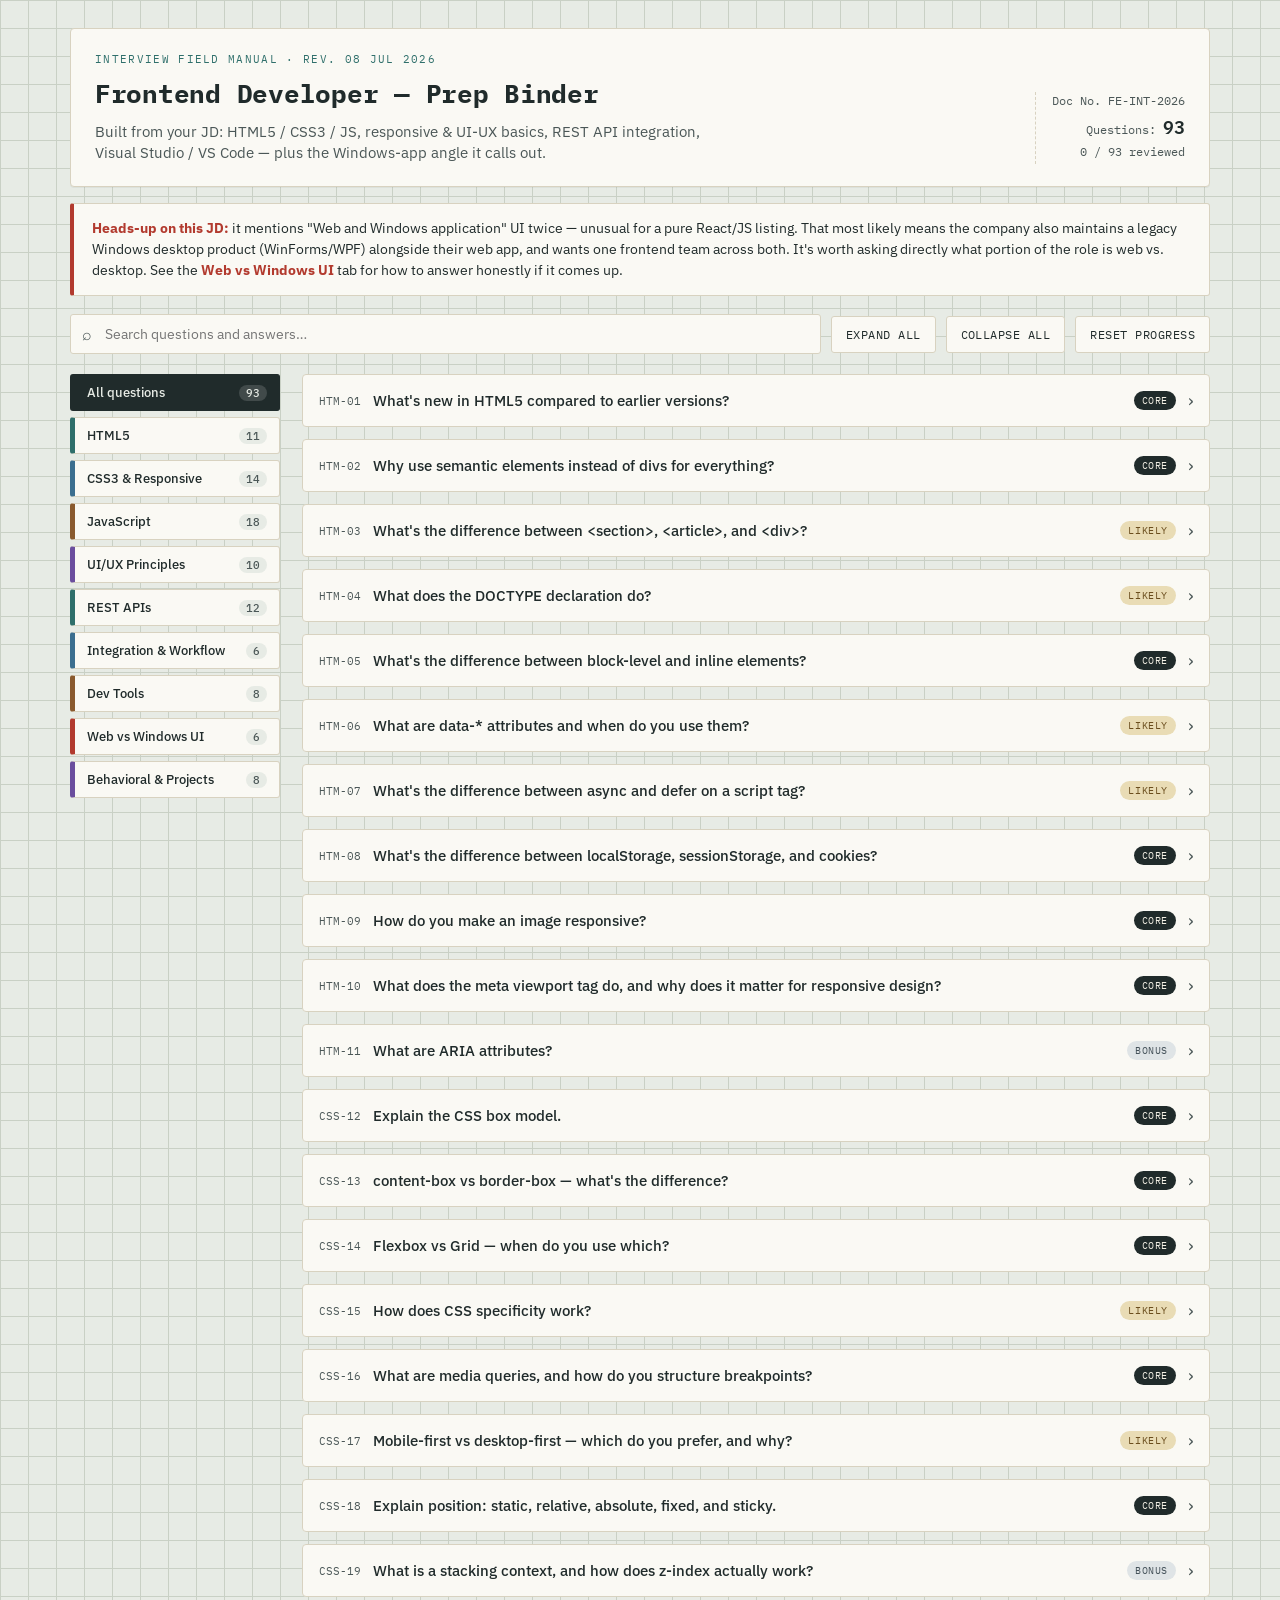
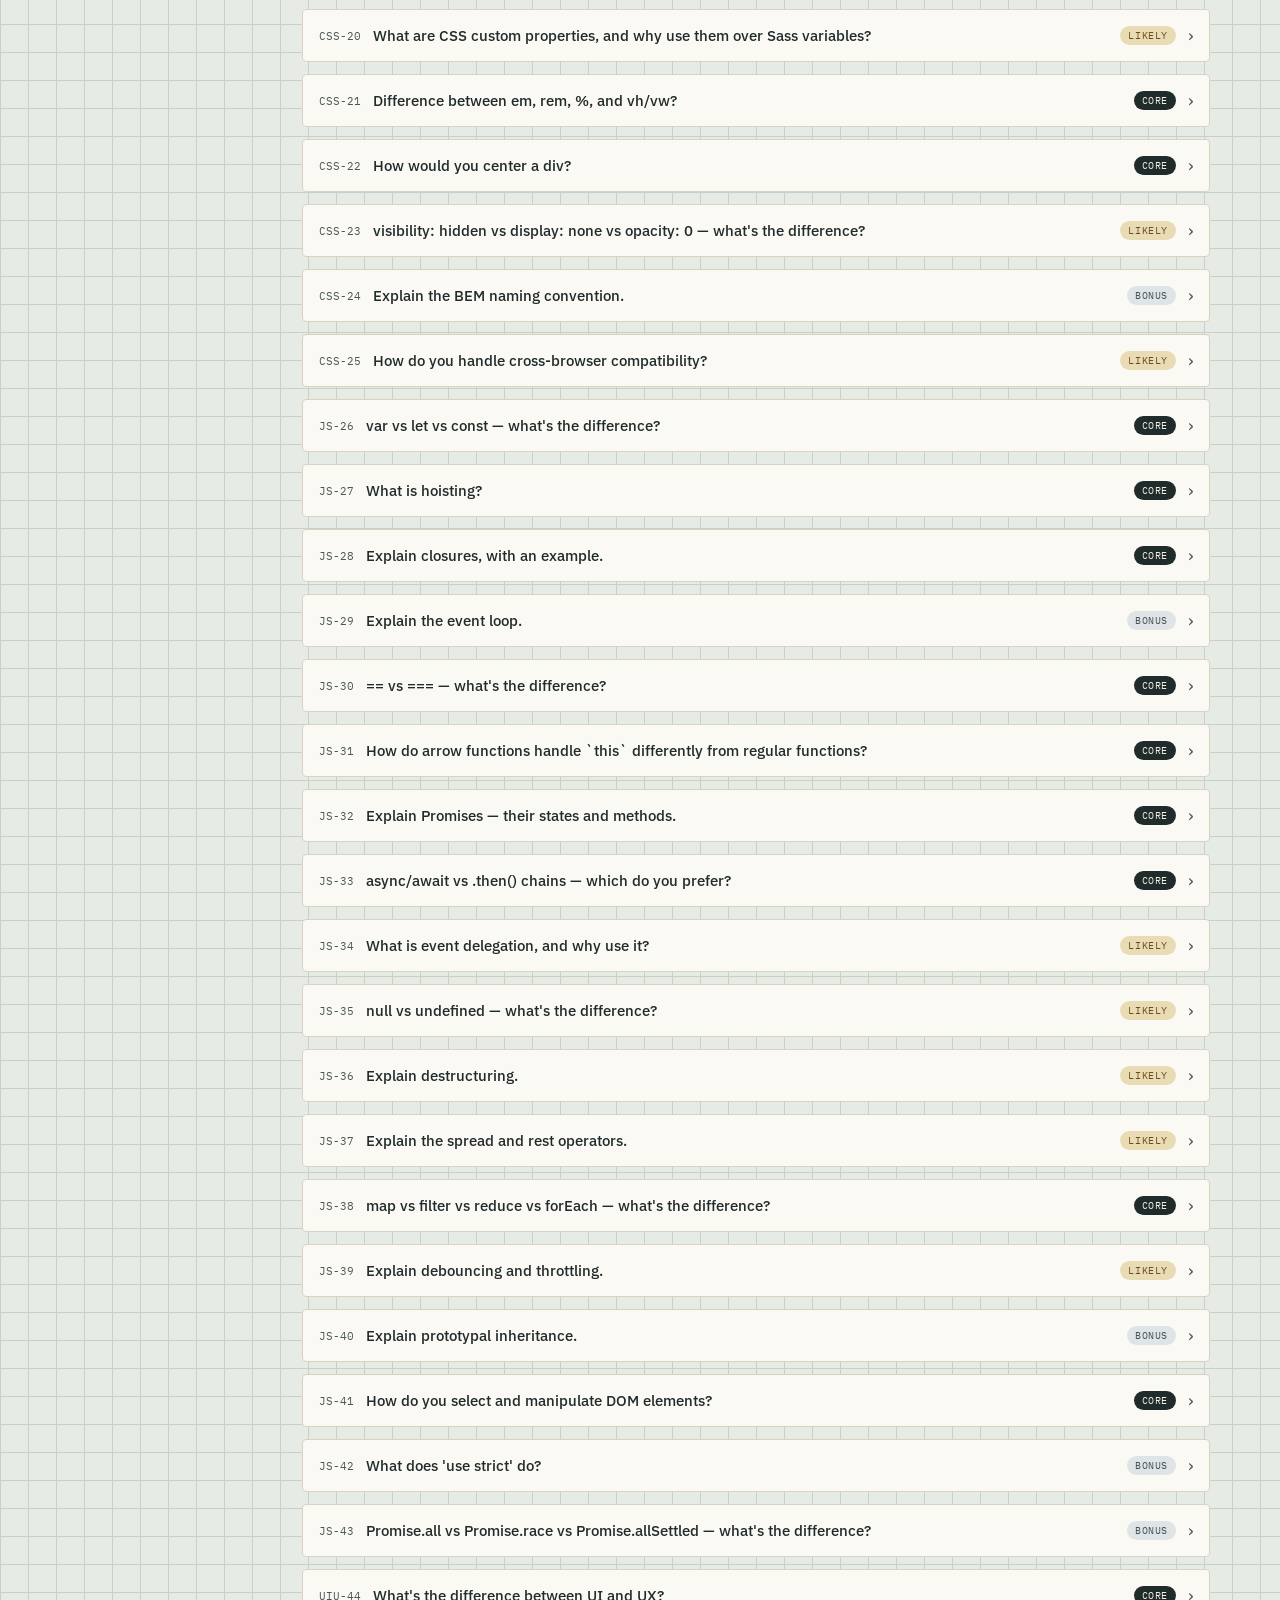
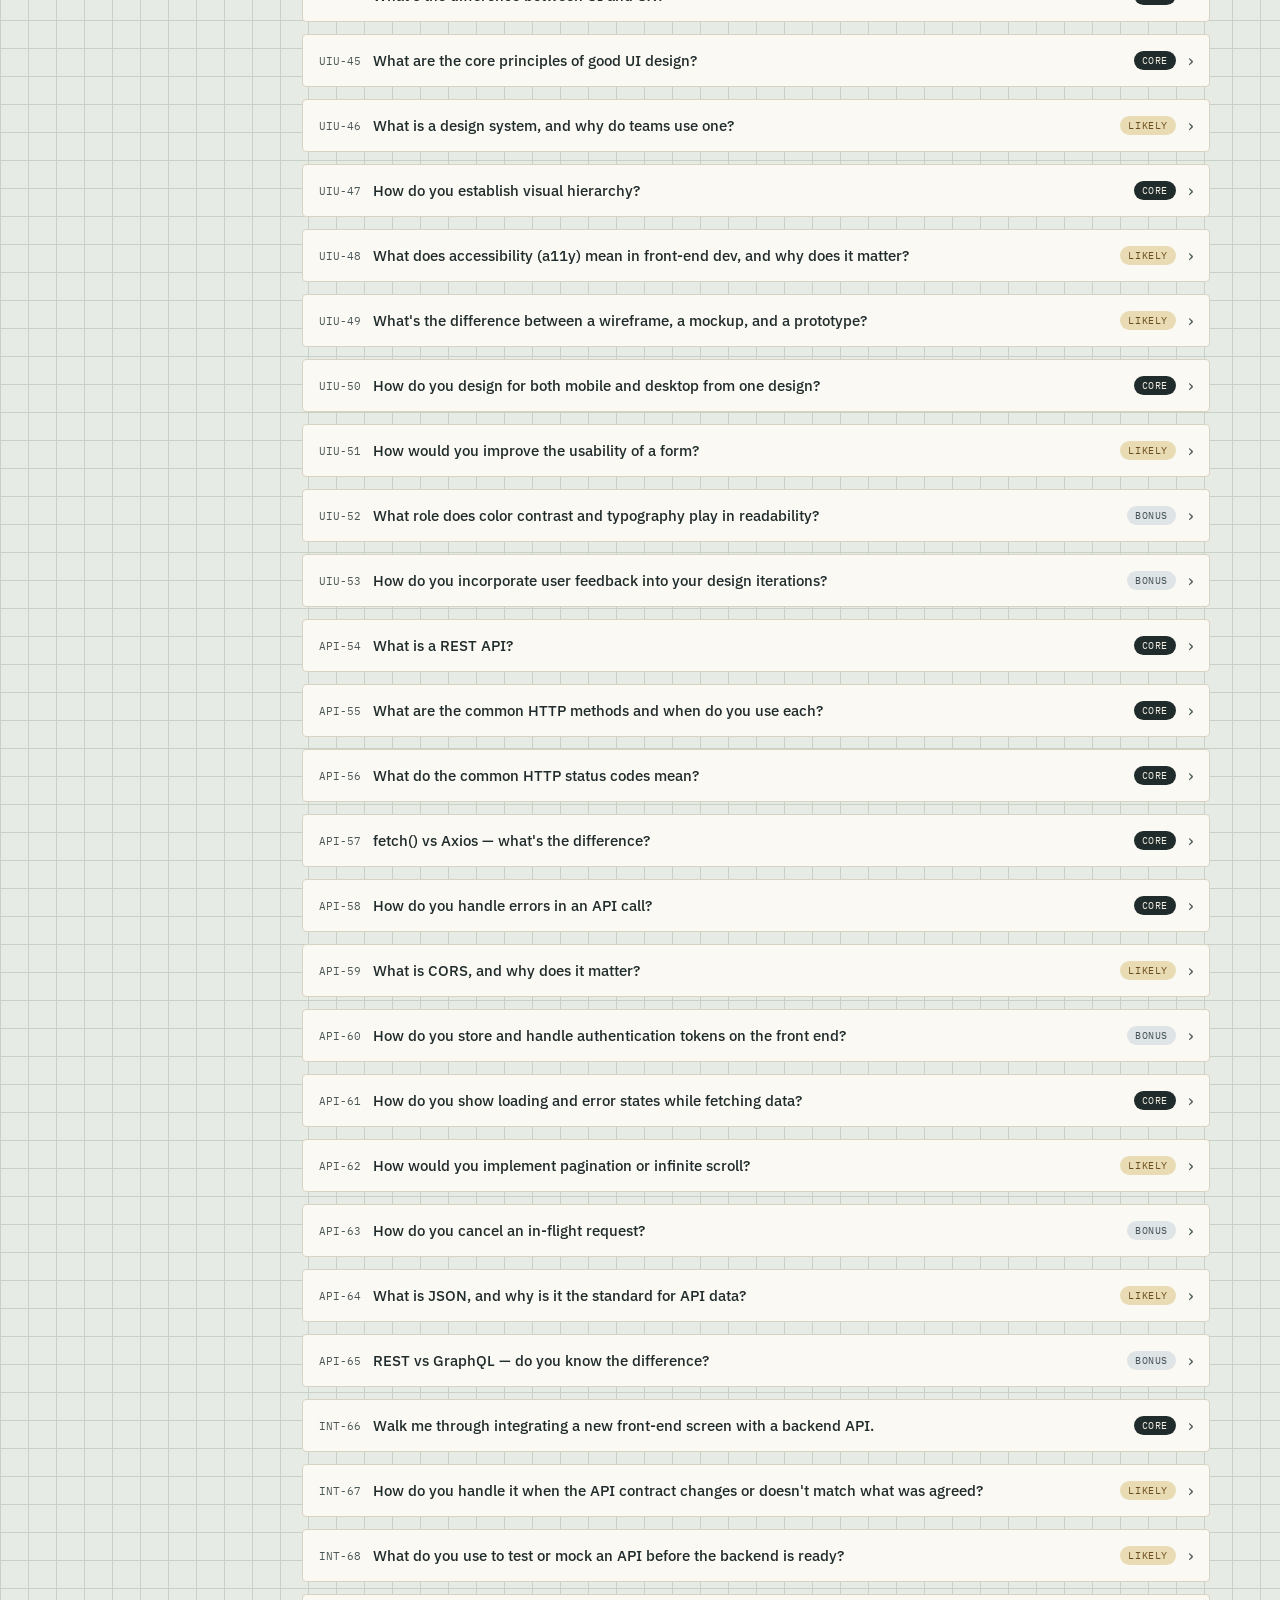
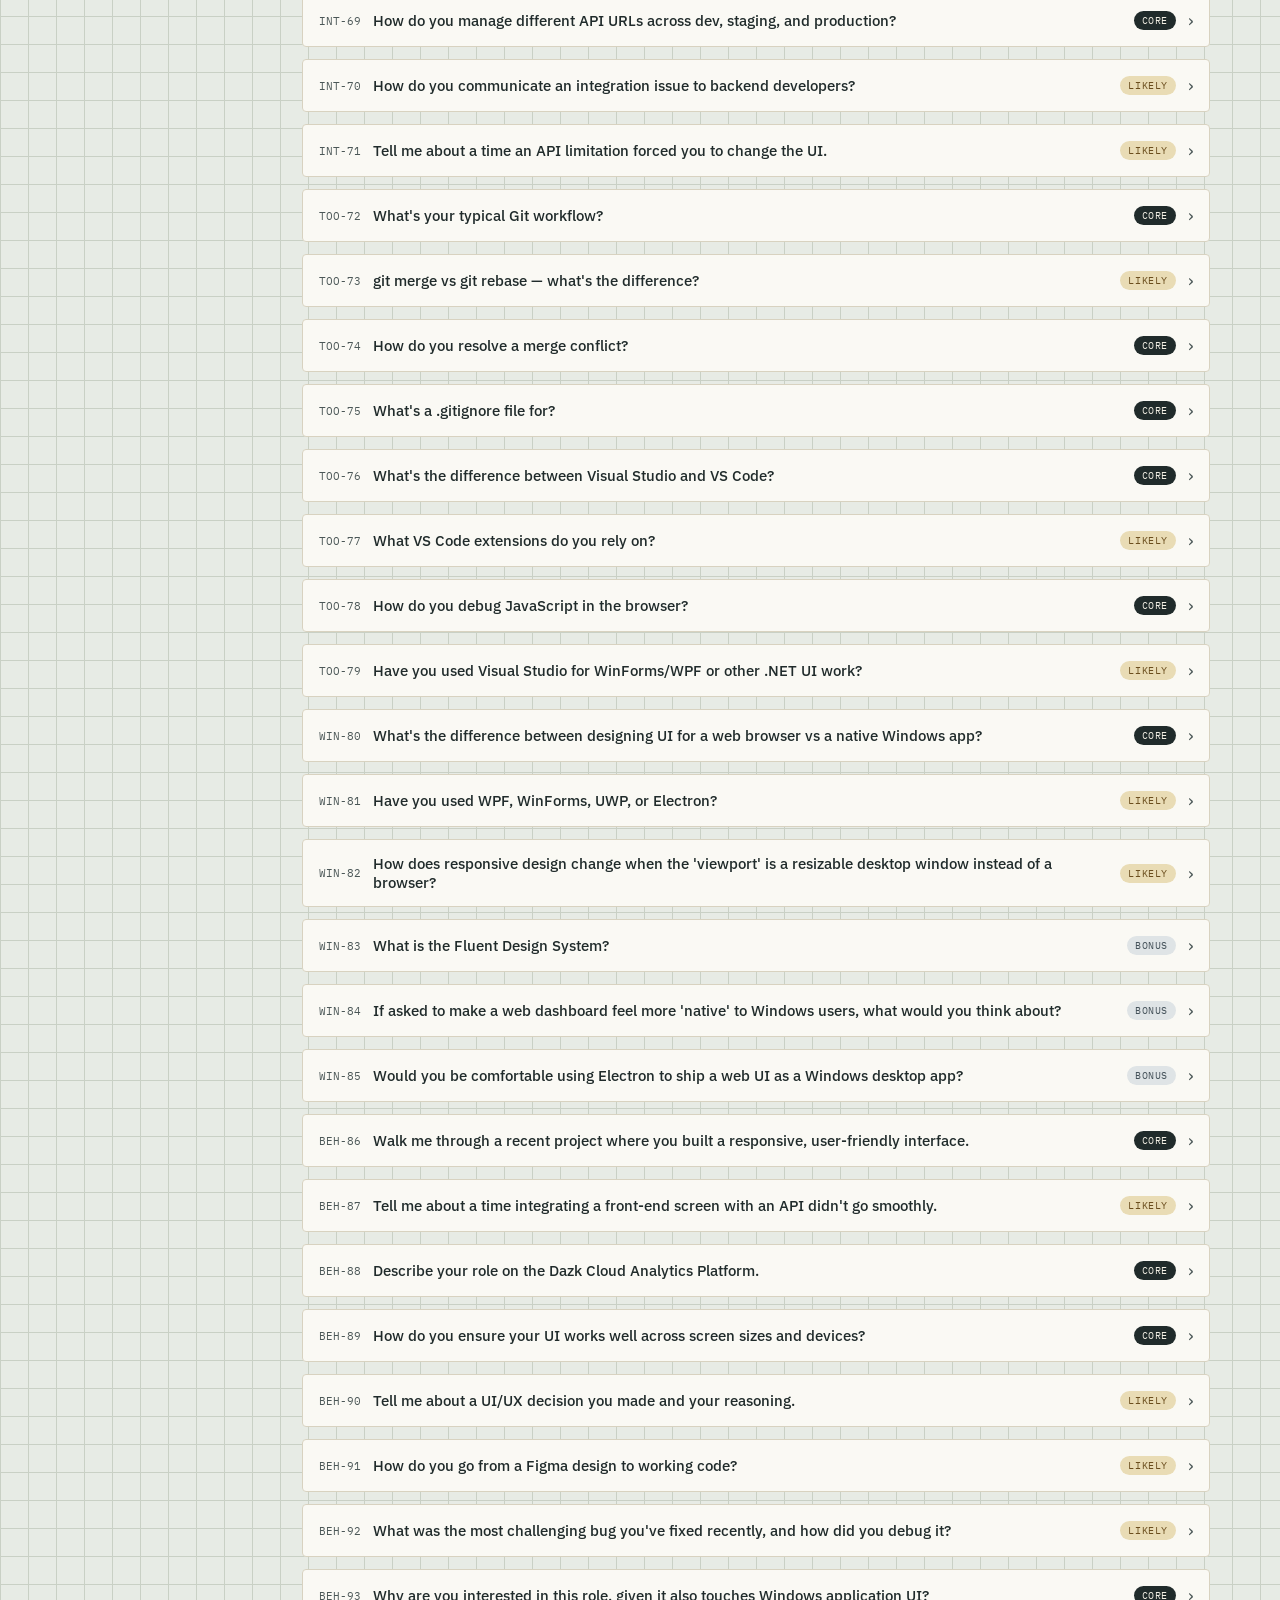
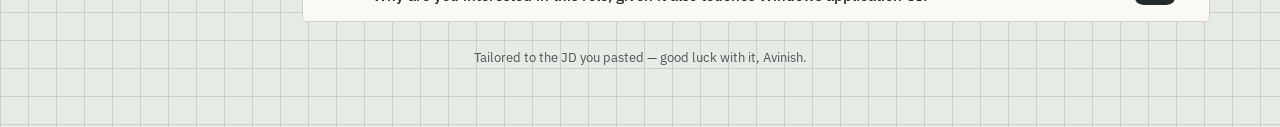
==== frontend-developer-interview-prep.html @ a3672607 "Update Fibonacci.js and add frontend developer interview prep HTML" ====
<!DOCTYPE html>
<html lang="en">
<head>
<meta charset="UTF-8">
<meta name="viewport" content="width=device-width, initial-scale=1.0">
<title>Frontend Developer — Interview Field Manual</title>
<link rel="preconnect" href="https://fonts.googleapis.com">
<link rel="preconnect" href="https://fonts.gstatic.com" crossorigin>
<link href="https://fonts.googleapis.com/css2?family=IBM+Plex+Mono:wght@400;500;600;700&family=IBM+Plex+Sans:wght@400;500;600;700&display=swap" rel="stylesheet">
<style>
  :root {
    --paper: #e7ebe5;
    --paper-line: #c9d0c5;
    --card: #faf9f4;
    --card-border: #d8d2c0;
    --ink: #202b2b;
    --ink-soft: #4b5757;
    --teal: #2f6f6b;
    --teal-deep: #1f4d4a;
    --stamp: #b23a2e;
    --core-bg: #202b2b;
    --core-fg: #f2efe4;
    --likely-bg: #e9dcb5;
    --likely-fg: #6b4e1e;
    --bonus-bg: #dfe4e6;
    --bonus-fg: #45525a;
  }

  * { box-sizing: border-box; }

  body {
    margin: 0;
    background: var(--paper);
    background-image:
      linear-gradient(var(--paper-line) 1px, transparent 1px),
      linear-gradient(90deg, var(--paper-line) 1px, transparent 1px);
    background-size: 28px 28px;
    color: var(--ink);
    font-family: "IBM Plex Sans", sans-serif;
    line-height: 1.5;
    -webkit-font-smoothing: antialiased;
  }

  .manual {
    max-width: 1180px;
    margin: 0 auto;
    padding: 28px 20px 60px;
  }

  /* ---------- Header / spec-sheet title block ---------- */
  .doc-header {
    background: var(--card);
    border: 1px solid var(--card-border);
    border-radius: 4px;
    padding: 22px 24px;
    display: flex;
    flex-wrap: wrap;
    justify-content: space-between;
    align-items: flex-end;
    gap: 16px;
    box-shadow: 0 1px 0 rgba(32,43,43,0.05);
  }
  .doc-header .title-block { max-width: 640px; }
  .doc-eyebrow {
    font-family: "IBM Plex Mono", monospace;
    font-size: 11px;
    letter-spacing: 0.12em;
    text-transform: uppercase;
    color: var(--teal);
    margin: 0 0 6px;
  }
  .doc-header h1 {
    font-family: "IBM Plex Mono", monospace;
    font-size: 26px;
    margin: 0 0 8px;
    letter-spacing: -0.01em;
  }
  .doc-header p.sub {
    margin: 0;
    color: var(--ink-soft);
    font-size: 14.5px;
  }
  .doc-meta {
    font-family: "IBM Plex Mono", monospace;
    font-size: 12px;
    color: var(--ink-soft);
    text-align: right;
    border-left: 1px dashed var(--card-border);
    padding-left: 16px;
  }
  .doc-meta div { margin-bottom: 3px; }
  .doc-meta .count { font-size: 18px; color: var(--ink); font-weight: 600; }

  /* ---------- JD callout ---------- */
  .jd-note {
    margin-top: 16px;
    background: var(--card);
    border: 1px solid var(--card-border);
    border-left: 4px solid var(--stamp);
    border-radius: 3px;
    padding: 14px 18px;
    font-size: 14px;
    color: var(--ink);
  }
  .jd-note strong { color: var(--stamp); }

  /* ---------- Controls ---------- */
  .controls {
    margin-top: 18px;
    display: flex;
    flex-wrap: wrap;
    gap: 10px;
    align-items: center;
  }
  .search-wrap {
    flex: 1 1 260px;
    position: relative;
  }
  .search-wrap input {
    width: 100%;
    padding: 10px 14px 10px 34px;
    border: 1px solid var(--card-border);
    border-radius: 3px;
    background: var(--card);
    font-family: "IBM Plex Sans", sans-serif;
    font-size: 14px;
    color: var(--ink);
  }
  .search-wrap input:focus {
    outline: 2px solid var(--teal);
    outline-offset: 1px;
  }
  .search-wrap::before {
    content: "⌕";
    position: absolute;
    left: 12px;
    top: 50%;
    transform: translateY(-50%);
    color: var(--ink-soft);
    font-size: 16px;
  }
  .btn {
    font-family: "IBM Plex Mono", monospace;
    font-size: 12px;
    letter-spacing: 0.04em;
    text-transform: uppercase;
    background: var(--card);
    border: 1px solid var(--card-border);
    color: var(--ink);
    padding: 10px 14px;
    border-radius: 3px;
    cursor: pointer;
  }
  .btn:hover { border-color: var(--teal); color: var(--teal-deep); }
  .btn:focus-visible { outline: 2px solid var(--teal); outline-offset: 1px; }

  /* ---------- Layout ---------- */
  .layout {
    margin-top: 20px;
    display: grid;
    grid-template-columns: 210px 1fr;
    gap: 22px;
    align-items: start;
  }
  .tabs {
    position: sticky;
    top: 16px;
    display: flex;
    flex-direction: column;
    gap: 6px;
  }
  .tab-btn {
    display: flex;
    justify-content: space-between;
    align-items: center;
    gap: 8px;
    text-align: left;
    background: var(--card);
    border: 1px solid var(--card-border);
    border-left: 5px solid var(--cat-color, var(--teal));
    border-radius: 3px;
    padding: 9px 12px;
    font-family: "IBM Plex Sans", sans-serif;
    font-size: 13px;
    font-weight: 500;
    color: var(--ink);
    cursor: pointer;
  }
  .tab-btn .n {
    font-family: "IBM Plex Mono", monospace;
    font-size: 11px;
    color: var(--ink-soft);
    background: var(--paper);
    border-radius: 10px;
    padding: 1px 7px;
  }
  .tab-btn[aria-pressed="true"] {
    background: var(--ink);
    color: var(--paper);
    border-color: var(--ink);
  }
  .tab-btn[aria-pressed="true"] .n { background: rgba(255,255,255,0.15); color: var(--paper); }

  /* ---------- Cards ---------- */
  .cards { display: flex; flex-direction: column; gap: 12px; }
  .card {
    position: relative;
    background: var(--card);
    border: 1px solid var(--card-border);
    border-radius: 4px;
    overflow: hidden;
  }
  .card.reviewed { border-color: var(--teal); }

  .card-header {
    width: 100%;
    display: grid;
    grid-template-columns: auto 1fr auto auto;
    align-items: center;
    gap: 12px;
    background: none;
    border: none;
    padding: 14px 16px;
    text-align: left;
    cursor: pointer;
    font-family: "IBM Plex Sans", sans-serif;
    color: var(--ink);
  }
  .card-header:focus-visible { outline: 2px solid var(--teal); outline-offset: -2px; }
  .card-id {
    font-family: "IBM Plex Mono", monospace;
    font-size: 11px;
    color: var(--ink-soft);
    white-space: nowrap;
  }
  .card-q { font-size: 14.5px; font-weight: 500; }
  .tag {
    font-family: "IBM Plex Mono", monospace;
    font-size: 10px;
    letter-spacing: 0.06em;
    padding: 3px 8px;
    border-radius: 10px;
    white-space: nowrap;
  }
  .tag-core { background: var(--core-bg); color: var(--core-fg); }
  .tag-likely { background: var(--likely-bg); color: var(--likely-fg); }
  .tag-bonus { background: var(--bonus-bg); color: var(--bonus-fg); }
  .chevron {
    font-size: 18px;
    color: var(--ink-soft);
    transition: transform 0.15s ease;
  }
  .card.open .chevron { transform: rotate(90deg); }

  .card-body {
    display: none;
    padding: 0 16px 18px 16px;
    border-top: 1px dashed var(--card-border);
    margin: 0 16px;
  }
  .card.open .card-body { display: block; padding-top: 14px; }
  .card-body p { margin: 0 0 12px; font-size: 14px; color: var(--ink); }

  pre.code-block {
    background: var(--ink);
    color: #dce9e6;
    font-family: "IBM Plex Mono", monospace;
    font-size: 12.5px;
    padding: 12px 14px;
    border-radius: 3px;
    overflow-x: auto;
    white-space: pre;
    margin: 0 0 12px;
  }

  .card-footer {
    display: flex;
    justify-content: flex-end;
  }
  .stamp-btn {
    font-family: "IBM Plex Mono", monospace;
    font-size: 11px;
    letter-spacing: 0.05em;
    text-transform: uppercase;
    background: transparent;
    border: 1px solid var(--card-border);
    color: var(--ink-soft);
    padding: 6px 12px;
    border-radius: 3px;
    cursor: pointer;
  }
  .card.reviewed .stamp-btn {
    border-color: var(--teal);
    color: var(--teal-deep);
  }

  .stamp {
    position: absolute;
    top: 10px;
    right: 14px;
    display: none;
    align-items: center;
    justify-content: center;
    width: 74px;
    height: 74px;
    border-radius: 50%;
    border: 3px double var(--stamp);
    color: var(--stamp);
    font-family: "IBM Plex Mono", monospace;
    font-size: 10.5px;
    font-weight: 700;
    letter-spacing: 0.05em;
    text-align: center;
    transform: rotate(-11deg);
    opacity: 0.85;
    pointer-events: none;
  }
  .card.reviewed .stamp { display: flex; }

  .empty-state {
    text-align: center;
    padding: 40px 20px;
    color: var(--ink-soft);
    font-size: 14px;
  }

  footer.manual-footer {
    margin-top: 26px;
    text-align: center;
    font-size: 12.5px;
    color: var(--ink-soft);
  }

  @media (max-width: 780px) {
    .layout { grid-template-columns: 1fr; }
    .tabs {
      position: static;
      flex-direction: row;
      overflow-x: auto;
      padding-bottom: 4px;
    }
    .tab-btn { flex: 0 0 auto; white-space: nowrap; }
    .doc-header { align-items: flex-start; }
    .doc-meta { text-align: left; border-left: none; padding-left: 0; }
    .card-header { grid-template-columns: auto 1fr auto; }
    .card-id { display: none; }
  }
</style>
</head>
<body>
<div class="manual">

  <div class="doc-header">
    <div class="title-block">
      <p class="doc-eyebrow">Interview Field Manual · Rev. 08 Jul 2026</p>
      <h1>Frontend Developer — Prep Binder</h1>
      <p class="sub">Built from your JD: HTML5 / CSS3 / JS, responsive &amp; UI-UX basics, REST API integration, Visual Studio / VS Code — plus the Windows-app angle it calls out.</p>
    </div>
    <div class="doc-meta">
      <div>Doc No. FE-INT-2026</div>
      <div>Questions: <span class="count" id="total-count">0</span></div>
      <div id="reviewed-count">0 reviewed</div>
    </div>
  </div>

  <div class="jd-note">
    <strong>Heads-up on this JD:</strong> it mentions "Web and Windows application" UI twice — unusual for a pure React/JS listing. That most likely means the company also maintains a legacy Windows desktop product (WinForms/WPF) alongside their web app, and wants one frontend team across both. It's worth asking directly what portion of the role is web vs. desktop. See the <strong>Web vs Windows UI</strong> tab for how to answer honestly if it comes up.
  </div>

  <div class="controls">
    <div class="search-wrap">
      <input type="text" id="search-input" placeholder="Search questions and answers…" aria-label="Search questions">
    </div>
    <button class="btn" id="expand-all">Expand all</button>
    <button class="btn" id="collapse-all">Collapse all</button>
    <button class="btn" id="reset-progress">Reset progress</button>
  </div>

  <div class="layout">
    <nav class="tabs" id="tabs" aria-label="Question categories"></nav>
    <main class="cards" id="cards"></main>
  </div>

  <footer class="manual-footer">Tailored to the JD you pasted — good luck with it, Avinish.</footer>
</div>

<script>
(function () {
  "use strict";

  const CATEGORIES = [
    { id: "all", label: "All questions", color: "#202b2b" },
    { id: "html", label: "HTML5", color: "#2f6f6b" },
    { id: "css", label: "CSS3 & Responsive", color: "#3b6e8f" },
    { id: "js", label: "JavaScript", color: "#8a5a2e" },
    { id: "uiux", label: "UI/UX Principles", color: "#6b4e9e" },
    { id: "api", label: "REST APIs", color: "#2f6f6b" },
    { id: "integration", label: "Integration & Workflow", color: "#3b6e8f" },
    { id: "tools", label: "Dev Tools", color: "#8a5a2e" },
    { id: "windows", label: "Web vs Windows UI", color: "#b23a2e" },
    { id: "behavioral", label: "Behavioral & Projects", color: "#6b4e9e" }
  ];

  const RAW = [
    // ---------------- HTML5 ----------------
    { cat: "html", tag: "CORE", q: "What's new in HTML5 compared to earlier versions?",
      a: "HTML5 introduced semantic tags like header, nav, main, section, article, and footer, native audio and video support without plugins, the canvas and SVG APIs for graphics, new form input types such as email, date, and number, and client-side storage through localStorage and sessionStorage." },
    { cat: "html", tag: "CORE", q: "Why use semantic elements instead of divs for everything?",
      a: "Semantic tags describe meaning, not just appearance. Screen readers and search engines use that meaning to navigate and rank pages, and other developers can scan the structure of your markup at a glance instead of decoding a div soup." },
    { cat: "html", tag: "LIKELY", q: "What's the difference between <section>, <article>, and <div>?",
      a: "article is content that could stand alone and be redistributed, like a blog post or product card. section groups related content under a heading, like a chapter. div carries no semantic meaning at all — it's a plain container you reach for only when nothing more specific fits." },
    { cat: "html", tag: "LIKELY", q: "What does the DOCTYPE declaration do?",
      a: "<!DOCTYPE html> tells the browser to render the page in standards mode rather than quirks mode, so the CSS box model and layout behave predictably across browsers." },
    { cat: "html", tag: "CORE", q: "What's the difference between block-level and inline elements?",
      a: "Block elements (div, p, section) start on a new line and take the full available width — you can set width, height, and vertical margins on them. Inline elements (span, a, strong) flow within a line of text and ignore top/bottom margin and explicit height." },
    { cat: "html", tag: "LIKELY", q: "What are data-* attributes and when do you use them?",
      a: "They let you attach custom data to an element without breaking validation. I use them to pass small bits of state into event handlers instead of querying the DOM again for the same information.",
      code: "<button data-user-id=\"42\">Delete</button>\n\n// JS\nbutton.addEventListener(\"click\", (e) => {\n  console.log(e.target.dataset.userId); // \"42\"\n});" },
    { cat: "html", tag: "LIKELY", q: "What's the difference between async and defer on a script tag?",
      a: "Both let the HTML parser continue without waiting for the script to download. async runs the script the instant it's downloaded, which can interrupt parsing and doesn't guarantee order between scripts. defer waits until parsing finishes and runs scripts in document order, which is the safer default for anything that touches the DOM." },
    { cat: "html", tag: "CORE", q: "What's the difference between localStorage, sessionStorage, and cookies?",
      a: "localStorage persists with no expiry until it's explicitly cleared, scoped per origin. sessionStorage behaves the same but clears when the tab closes. Cookies are much smaller, sent to the server with every HTTP request, and are the only one of the three that can auto-expire or be marked httpOnly for security." },
    { cat: "html", tag: "CORE", q: "How do you make an image responsive?",
      a: "The baseline rule is img { max-width: 100%; height: auto; } so it never overflows its container. For serving different resolutions to different screens, I use srcset and sizes so the browser picks the right file instead of downloading one oversized image everywhere." },
    { cat: "html", tag: "CORE", q: "What does the meta viewport tag do, and why does it matter for responsive design?",
      a: "<meta name=\"viewport\" content=\"width=device-width, initial-scale=1\"> tells mobile browsers to render the page at the device's actual width instead of a default desktop-width canvas zoomed out. Without it, every media query you write is effectively ignored on phones." },
    { cat: "html", tag: "BONUS", q: "What are ARIA attributes?",
      a: "They add accessibility information the browser and screen readers can use when native HTML doesn't already convey it — things like aria-label, aria-expanded, or role=\"dialog\" on a custom modal. The rule of thumb: use a native semantic element first, and only reach for ARIA when there isn't one." },

    // ---------------- CSS3 & Responsive ----------------
    { cat: "css", tag: "CORE", q: "Explain the CSS box model.",
      a: "Every element is a box built from content, then padding, then border, then margin, from the inside out. Padding adds space inside the border, margin adds space outside it, and by default width/height apply only to the content box." },
    { cat: "css", tag: "CORE", q: "content-box vs border-box — what's the difference?",
      a: "content-box (the default) means width/height apply only to the content, so padding and border add extra size on top. border-box includes padding and border inside the given width/height, which is why most teams set box-sizing: border-box globally — it makes sizing predictable.",
      code: "* {\n  box-sizing: border-box;\n}" },
    { cat: "css", tag: "CORE", q: "Flexbox vs Grid — when do you use which?",
      a: "Flexbox is one-dimensional — built for laying items out in a single row or column, like a navbar. Grid is two-dimensional — built for rows and columns together, like a full page layout or dashboard. In practice I use Grid for the page skeleton and Flexbox for the pieces inside it." },
    { cat: "css", tag: "LIKELY", q: "How does CSS specificity work?",
      a: "Specificity is a tuple of inline styles, IDs, classes/attributes/pseudo-classes, and elements. An ID beats any number of classes, and a class beats any number of elements. When two rules tie, the one later in the source wins. !important overrides all of that, which is exactly why I avoid it except as a last resort.",
      code: "#nav .item { }         /* 0,1,1,0 */\n.nav .item.active { }  /* 0,0,3,0 */\n/* #nav still wins — an ID always beats classes, however many */" },
    { cat: "css", tag: "CORE", q: "What are media queries, and how do you structure breakpoints?",
      a: "Media queries apply CSS conditionally based on things like viewport width. I write mobile-first: base styles target small screens, then min-width queries layer on changes for larger ones — typically around 640-768px for tablets and 1024px+ for desktop.",
      code: "/* mobile-first */\n.card {\n  display: block;\n}\n\n@media (min-width: 768px) {\n  .card {\n    display: flex;\n  }\n}" },
    { cat: "css", tag: "LIKELY", q: "Mobile-first vs desktop-first — which do you prefer, and why?",
      a: "Mobile-first means writing the simplest single-column layout first and adding complexity as the screen grows with min-width queries. I prefer it because it forces you to prioritize content, and it usually means less CSS gets overridden since you're adding rules rather than undoing them." },
    { cat: "css", tag: "CORE", q: "Explain position: static, relative, absolute, fixed, and sticky.",
      a: "static is the default flow. relative shifts an element without removing it from the flow. absolute removes it entirely and positions it against the nearest positioned ancestor. fixed positions against the viewport, so it stays put on scroll. sticky behaves like relative until a scroll threshold, then acts like fixed." },
    { cat: "css", tag: "BONUS", q: "What is a stacking context, and how does z-index actually work?",
      a: "z-index only has an effect on positioned elements (not static), and it only compares elements within the same stacking context. Properties like opacity below 1, transforms, or will-change create a new stacking context — which is why a z-index of 9999 can still lose to a lower one nested inside a different context." },
    { cat: "css", tag: "LIKELY", q: "What are CSS custom properties, and why use them over Sass variables?",
      a: "Custom properties (--primary: value) resolve in the browser at runtime, so they can be read and changed with JavaScript and overridden per component — unlike Sass variables, which are compiled away and fixed at build time. I use them heavily for theming, like a light/dark toggle.",
      code: ":root {\n  --primary: #2563eb;\n}\n\n.btn {\n  background: var(--primary);\n}" },
    { cat: "css", tag: "CORE", q: "Difference between em, rem, %, and vh/vw?",
      a: "em is relative to the parent's font-size, so it compounds as you nest. rem is relative only to the root html font-size, which is more predictable for consistent spacing and type scales. % is relative to the parent's corresponding dimension. vh/vw are relative to 1% of the viewport's height/width." },
    { cat: "css", tag: "CORE", q: "How would you center a div?",
      a: "For a single item, the modern default is a flex container with align-items and justify-content set to center, or place-items: center on a grid parent. Position-and-transform is the fallback when you can't control the parent's display.",
      code: ".center {\n  display: flex;\n  align-items: center;\n  justify-content: center;\n}" },
    { cat: "css", tag: "LIKELY", q: "visibility: hidden vs display: none vs opacity: 0 — what's the difference?",
      a: "display: none removes the element from layout entirely — no space, not in the accessibility tree. visibility: hidden keeps its space but hides it visually and from screen readers. opacity: 0 keeps it fully in the layout, visible to screen readers, and still clickable — a common bug source." },
    { cat: "css", tag: "BONUS", q: "Explain the BEM naming convention.",
      a: "BEM stands for Block, Element, Modifier: .card, .card__title, .card--featured. It keeps class names flat and self-documenting, so you can tell an element's role and its parent just by reading the class — which avoids the specificity wars that come from deeply nested selectors." },
    { cat: "css", tag: "LIKELY", q: "How do you handle cross-browser compatibility?",
      a: "I check caniuse.com before relying on a newer CSS feature, use Autoprefixer in the build pipeline for vendor prefixes, and actually test in real browsers rather than assuming — Safari in particular has its own quirks with flexbox and date inputs." },

    // ---------------- JavaScript ----------------
    { cat: "js", tag: "CORE", q: "var vs let vs const — what's the difference?",
      a: "var is function-scoped and hoisted with a default of undefined, which causes bugs in loops and closures. let and const are block-scoped and sit in a temporal dead zone until their declaration line, so accessing them earlier throws instead of silently returning undefined. const just means the binding can't be reassigned — an object's own properties can still change." },
    { cat: "js", tag: "CORE", q: "What is hoisting?",
      a: "JavaScript moves function and variable declarations to the top of their scope before the code runs. Function declarations are hoisted fully, so you can call them above where they're written. var declarations are hoisted but only the declaration, not the assignment, so the variable is undefined until that line runs." },
    { cat: "js", tag: "CORE", q: "Explain closures, with an example.",
      a: "A closure is a function that remembers the variables from its outer scope even after that outer function has finished running. It's how you get private state in JavaScript.",
      code: "function makeCounter() {\n  let count = 0;\n  return function () {\n    count += 1;\n    return count;\n  };\n}\n\nconst counter = makeCounter();\ncounter(); // 1\ncounter(); // 2 — count persisted between calls" },
    { cat: "js", tag: "BONUS", q: "Explain the event loop.",
      a: "JavaScript is single-threaded and runs code from the call stack. Async work like fetch or setTimeout is handed to the browser, and when it finishes, its callback joins a queue. The event loop only pulls from that queue once the call stack is empty. Promise callbacks (microtasks) always run before setTimeout callbacks (macrotasks), even if both are ready at once." },
    { cat: "js", tag: "CORE", q: "== vs === — what's the difference?",
      a: "=== checks value and type with no conversion. == coerces both sides to the same type first, which produces surprising results like '' == 0 being true. I default to === everywhere and only reach for == when I explicitly want null and undefined treated as equal." },
    { cat: "js", tag: "CORE", q: "How do arrow functions handle `this` differently from regular functions?",
      a: "A regular function gets its own `this`, determined by how it's called. An arrow function has no `this` of its own — it captures `this` from the enclosing scope at the time it's defined. That's why arrow functions are the right choice inside array callbacks, where you want `this` to stay bound to the surrounding context." },
    { cat: "js", tag: "CORE", q: "Explain Promises — their states and methods.",
      a: "A Promise represents a value that isn't ready yet. It starts pending and settles once, either fulfilled with a value or rejected with an error. .then() handles the fulfilled case, .catch() handles rejection, and .finally() runs regardless of outcome — useful for turning off a loading spinner either way." },
    { cat: "js", tag: "CORE", q: "async/await vs .then() chains — which do you prefer?",
      a: "async/await is syntactic sugar over Promises that lets asynchronous code read top-to-bottom like synchronous code, which makes error handling with a normal try/catch far easier to follow than a long .then().catch() chain. I use it by default and reach for raw Promise chaining when I want several requests running in parallel via Promise.all.",
      code: "async function loadUser(id) {\n  try {\n    const res = await fetch(`/api/users/${id}`);\n    if (!res.ok) throw new Error(\"Request failed\");\n    return await res.json();\n  } catch (err) {\n    console.error(err);\n  }\n}" },
    { cat: "js", tag: "LIKELY", q: "What is event delegation, and why use it?",
      a: "Instead of attaching a listener to every child element, you attach one listener to a shared parent and check event.target inside it. It's more memory-efficient for long or dynamic lists, and it automatically works for elements added later without re-binding anything.",
      code: "list.addEventListener(\"click\", (e) => {\n  if (e.target.matches(\"li\")) {\n    console.log(\"Clicked:\", e.target.textContent);\n  }\n});" },
    { cat: "js", tag: "LIKELY", q: "null vs undefined — what's the difference?",
      a: "undefined means a variable was declared but never assigned, or a function didn't return anything. null is an intentional assignment meaning 'no value' — you set it explicitly. typeof null is, famously, 'object', a long-standing quirk in the language." },
    { cat: "js", tag: "LIKELY", q: "Explain destructuring.",
      a: "Destructuring pulls values out of arrays or objects into individual variables in one line instead of accessing them one property at a time. It's especially common for pulling props out of a function argument in React.",
      code: "const { name, age } = user;\nconst [first, second] = colors;" },
    { cat: "js", tag: "LIKELY", q: "Explain the spread and rest operators.",
      a: "Both use ..., in opposite directions. Spread expands an array or object into individual elements — copying an array with [...arr] or merging objects with {...a, ...b}. Rest gathers remaining arguments or items into a single array, like function sum(...nums) {}." },
    { cat: "js", tag: "CORE", q: "map vs filter vs reduce vs forEach — what's the difference?",
      a: "map returns a new array of the same length with each item transformed. filter returns a new array containing only items that pass a test. reduce folds the array down into a single value by running an accumulator function. forEach just runs a function per item and returns undefined, so it's for side effects, not building a new value." },
    { cat: "js", tag: "LIKELY", q: "Explain debouncing and throttling.",
      a: "Both limit how often a function runs in response to a fast-firing event like scroll or keystroke. Debounce waits until events stop for a set delay before running once — good for a search box that shouldn't fire an API call on every keystroke. Throttle runs at most once every set interval no matter how often the event fires — good for a scroll handler.",
      code: "function debounce(fn, delay) {\n  let timer;\n  return (...args) => {\n    clearTimeout(timer);\n    timer = setTimeout(() => fn(...args), delay);\n  };\n}" },
    { cat: "js", tag: "BONUS", q: "Explain prototypal inheritance.",
      a: "Every object has an internal link to another object, its prototype, and property lookups walk up that chain until they find a match or hit null. Classes in JS are syntactic sugar over this same prototype mechanism, not a separate inheritance system like in Java." },
    { cat: "js", tag: "CORE", q: "How do you select and manipulate DOM elements?",
      a: "querySelector and querySelectorAll for reading elements with CSS-style selectors, classList.add/remove/toggle for classes, and createElement plus appendChild for building new nodes. In a React codebase you rarely touch the DOM directly — the framework does it for you — but it still matters for things like measuring an element or focusing an input." },
    { cat: "js", tag: "BONUS", q: "What does 'use strict' do?",
      a: "It opts a script or function into a stricter parsing mode that turns silent mistakes into thrown errors — assigning to an undeclared variable, duplicate parameter names, and a few other footguns. Modern JS modules and class bodies are strict by default, so you rarely need to write it explicitly anymore." },
    { cat: "js", tag: "BONUS", q: "Promise.all vs Promise.race vs Promise.allSettled — what's the difference?",
      a: "Promise.all waits for every promise to resolve and rejects immediately if any one rejects. Promise.race settles as soon as the first promise settles, whichever way. Promise.allSettled waits for all of them regardless of outcome and reports a status for each — useful when several independent requests shouldn't fail the whole batch." },

    // ---------------- UI/UX Principles ----------------
    { cat: "uiux", tag: "CORE", q: "What's the difference between UI and UX?",
      a: "UI is the actual surface someone interacts with — buttons, colors, typography, layout. UX is the whole experience of using the product — whether the flow makes sense, whether they can find what they need, whether it feels effortless or frustrating. Good UI serves UX, but a beautiful UI can still sit on top of a confusing UX." },
    { cat: "uiux", tag: "CORE", q: "What are the core principles of good UI design?",
      a: "Consistency so patterns can be learned once and reused, clear visual hierarchy so the important thing is obvious first, immediate feedback for every action, and simplicity — removing anything that doesn't help the user complete their task." },
    { cat: "uiux", tag: "LIKELY", q: "What is a design system, and why do teams use one?",
      a: "A shared library of components, tokens (color, spacing, type scale), and usage rules that keep a product visually and behaviorally consistent as multiple people build it. It also speeds up development, since you're assembling from known parts instead of styling every button from scratch." },
    { cat: "uiux", tag: "CORE", q: "How do you establish visual hierarchy?",
      a: "Through size, weight, color contrast, and spacing — the most important element should be the biggest, boldest, or most isolated on the page. I use whitespace deliberately too: grouping related things close together and separating unrelated things, so structure is visible before you even read the text." },
    { cat: "uiux", tag: "LIKELY", q: "What does accessibility (a11y) mean in front-end dev, and why does it matter?",
      a: "It means the interface works for people using screen readers, keyboard-only navigation, or who need higher contrast — through sufficient color contrast, semantic HTML, visible focus states, and alt text on images. It matters both because it's the right thing to do and because in many contexts it's a legal requirement under WCAG." },
    { cat: "uiux", tag: "LIKELY", q: "What's the difference between a wireframe, a mockup, and a prototype?",
      a: "A wireframe is a low-fidelity skeleton focused purely on layout and structure, no color or real content. A mockup is high-fidelity — real colors, typography, and content, but static. A prototype is an interactive version you can click through to simulate the real flow before any code is written." },
    { cat: "uiux", tag: "CORE", q: "How do you design for both mobile and desktop from one design?",
      a: "I start from the smallest screen and design the essential version of the flow first, then progressively add layout complexity as space allows — a single column becomes a grid, a hamburger menu becomes a full nav bar. It forces prioritization: whatever survives the mobile version is genuinely essential." },
    { cat: "uiux", tag: "LIKELY", q: "How would you improve the usability of a form?",
      a: "Clear, persistent labels rather than placeholder-only fields, inline validation that tells you what's wrong before submit rather than after, a logical tab order, and grouping related fields together. Error messages should say exactly what to fix, not just that something's wrong." },
    { cat: "uiux", tag: "BONUS", q: "What role does color contrast and typography play in readability?",
      a: "WCAG recommends at least a 4.5:1 contrast ratio for normal body text so it's readable for people with low vision, and a clear type scale with enough line-height (usually 1.4-1.6x the font size) keeps long text from feeling cramped. Typography is functional, not just decorative — size and weight differences are what let someone scan a page instead of reading every word." },
    { cat: "uiux", tag: "BONUS", q: "How do you incorporate user feedback into your design iterations?",
      a: "I treat a first design as a hypothesis, not a final answer — watching a real user try to complete a task surfaces friction that's invisible once you already know how the interface is supposed to work. I prioritize feedback that blocks task completion over feedback that's purely aesthetic preference." },

    // ---------------- REST APIs ----------------
    { cat: "api", tag: "CORE", q: "What is a REST API?",
      a: "An architectural style for APIs built around resources, identified by URLs, acted on using standard HTTP methods. It's stateless — the server doesn't remember anything about you between requests, so every request carries all the information needed to process it." },
    { cat: "api", tag: "CORE", q: "What are the common HTTP methods and when do you use each?",
      a: "GET to read data without side effects, POST to create a new resource, PUT to replace a resource entirely, PATCH to update part of a resource, and DELETE to remove one." },
    { cat: "api", tag: "CORE", q: "What do the common HTTP status codes mean?",
      a: "200 is a successful response, 201 means something was created, 204 means success with no content to return. 400 is a bad request from the client, 401 means you're not authenticated, 403 means authenticated but not authorized, 404 means the resource doesn't exist, and 500 means the server itself failed." },
    { cat: "api", tag: "CORE", q: "fetch() vs Axios — what's the difference?",
      a: "fetch is built into the browser, so no dependency, but it only rejects on a network failure — a 404 or 500 still resolves 'successfully', so you have to check response.ok yourself. Axios automatically rejects on bad status codes, parses JSON for you, supports interceptors, and makes canceling requests simpler. I reach for Axios on any real project for that convenience." },
    { cat: "api", tag: "CORE", q: "How do you handle errors in an API call?",
      a: "Wrap the call in try/catch with async/await, check response.ok since fetch doesn't throw on HTTP errors by itself, and surface a specific message to the user rather than a generic failure — then log the real error for debugging.",
      code: "async function getUsers() {\n  try {\n    const res = await fetch(\"/api/users\");\n    if (!res.ok) throw new Error(`Status ${res.status}`);\n    return await res.json();\n  } catch (err) {\n    console.error(\"Failed to load users:\", err);\n    throw err;\n  }\n}" },
    { cat: "api", tag: "LIKELY", q: "What is CORS, and why does it matter?",
      a: "Cross-Origin Resource Sharing is a browser security rule that blocks a webpage from calling an API on a different origin unless that server explicitly allows it via response headers. It's a server-side setting, not something you fix from the front end — if you hit a CORS error, the backend team needs to add your origin to their allowed list." },
    { cat: "api", tag: "BONUS", q: "How do you store and handle authentication tokens on the front end?",
      a: "For a JWT, the safest common pattern is an httpOnly cookie set by the server, since JavaScript can't read it, which protects against XSS token theft. If the token has to be accessible to JS, I'd rather keep it in memory than in localStorage, since localStorage is readable by any script on the page, including an injected one." },
    { cat: "api", tag: "CORE", q: "How do you show loading and error states while fetching data?",
      a: "I model the request as three states — loading, error, and data — and render conditionally: a spinner or skeleton while loading is true, an error message if the request failed, and the real content once data arrives. In React that's usually a couple of useState calls or a small reducer." },
    { cat: "api", tag: "LIKELY", q: "How would you implement pagination or infinite scroll?",
      a: "For pagination, the API usually returns a page number/limit and a total count, and I track the current page in state and refetch on change. For infinite scroll, I use an IntersectionObserver on a sentinel element at the bottom of the list to load the next page as the user scrolls near it." },
    { cat: "api", tag: "BONUS", q: "How do you cancel an in-flight request?",
      a: "With fetch, an AbortController lets you pass a signal into the request and call controller.abort() to cancel it — useful in a search box where a new keystroke should cancel the previous request. Axios supports the same idea via its cancel token or the same AbortController signal." },
    { cat: "api", tag: "LIKELY", q: "What is JSON, and why is it the standard for API data?",
      a: "JavaScript Object Notation — a lightweight, language-independent text format for structured data. It maps directly onto JS objects and arrays via JSON.parse and JSON.stringify, and virtually every backend language can produce and consume it, which is why it replaced XML as the default for REST APIs." },
    { cat: "api", tag: "BONUS", q: "REST vs GraphQL — do you know the difference?",
      a: "REST exposes multiple fixed endpoints, one per resource, and you often either over-fetch or under-fetch data. GraphQL exposes a single endpoint where the client specifies exactly which fields it needs. I've primarily worked with REST, but understand the tradeoff and could ramp up on GraphQL if the role needed it." },

    // ---------------- Integration & Workflow ----------------
    { cat: "integration", tag: "CORE", q: "Walk me through integrating a new front-end screen with a backend API.",
      a: "I start from the API contract or Postman/Swagger doc if one exists, build the UI first against a mock or hardcoded response so I'm not blocked, then swap in the real fetch/Axios call once the endpoint is live — matching field names and handling loading/error states from the start rather than bolting them on afterward." },
    { cat: "integration", tag: "LIKELY", q: "How do you handle it when the API contract changes or doesn't match what was agreed?",
      a: "I flag the mismatch directly to the backend developer with the specific request/response I'm seeing versus what was documented, rather than guessing and coding around it silently — a small mismatch in field naming can otherwise turn into a bug much later." },
    { cat: "integration", tag: "LIKELY", q: "What do you use to test or mock an API before the backend is ready?",
      a: "Postman to hit endpoints directly and check the shape of real responses, or a hardcoded JSON mock in the front end so I can build the UI in parallel with backend work instead of waiting on it." },
    { cat: "integration", tag: "CORE", q: "How do you manage different API URLs across dev, staging, and production?",
      a: "Environment variables — a .env file per environment, injected at build time — so the same code points at the right base URL automatically depending on where it's deployed, instead of hardcoding a URL and swapping it manually.",
      code: "// .env.production\nVITE_API_URL=https://api.example.com\n\n// usage\nconst res = await fetch(`${import.meta.env.VITE_API_URL}/users`);" },
    { cat: "integration", tag: "LIKELY", q: "How do you communicate an integration issue to backend developers?",
      a: "I show, not just describe — a screenshot of the Network tab with the exact request payload, response status, and response body, so they can reproduce it immediately instead of going back and forth guessing what I sent." },
    { cat: "integration", tag: "LIKELY", q: "Tell me about a time an API limitation forced you to change the UI.",
      a: "Pick a real moment from your own work — an endpoint that didn't support the filtering or sorting you needed — and describe handling it client-side on the data you already had, then flagging it so the API could catch up later. Concrete beats abstract here." },

    // ---------------- Dev Tools ----------------
    { cat: "tools", tag: "CORE", q: "What's your typical Git workflow?",
      a: "Pull the latest main, create a feature branch, commit in small logical chunks with clear messages, push the branch, and open a pull request for review before merging — I avoid committing directly to main." },
    { cat: "tools", tag: "LIKELY", q: "git merge vs git rebase — what's the difference?",
      a: "merge creates a new commit tying two branch histories together, preserving exactly what happened, branching structure included. rebase replays your commits on top of the latest main, producing a linear history with no merge commit. I use merge for shared branches and save rebase for cleaning up my own local branch before opening a PR." },
    { cat: "tools", tag: "CORE", q: "How do you resolve a merge conflict?",
      a: "Git marks the conflicting lines with <<<<<<<, =======, and >>>>>>> markers. I open the file, decide which version — or a combination — is correct, remove the markers, then stage and commit the resolved file." },
    { cat: "tools", tag: "CORE", q: "What's a .gitignore file for?",
      a: "It tells Git which files or folders to never track — node_modules, build output, .env files with secrets — so they don't get committed by accident and bloat the repo or leak credentials." },
    { cat: "tools", tag: "CORE", q: "What's the difference between Visual Studio and VS Code?",
      a: "Visual Studio is a full, heavyweight IDE, historically built for .NET, C++, and Windows desktop development, with built-in designers for WinForms/WPF. VS Code is a lightweight, open-source editor that becomes a full environment through extensions — it's what almost all modern web/front-end developers use day to day, myself included." },
    { cat: "tools", tag: "LIKELY", q: "What VS Code extensions do you rely on?",
      a: "ESLint and Prettier for consistent linting and formatting, GitLens to see history inline, and Tailwind CSS IntelliSense since I use Tailwind heavily — plus whatever framework-specific extension matches the project, like the ES7+ React snippets pack." },
    { cat: "tools", tag: "CORE", q: "How do you debug JavaScript in the browser?",
      a: "Chrome DevTools — setting breakpoints in the Sources tab, inspecting variable state as execution pauses, checking the Network tab for request/response details, and the Console for quick logging. For React specifically, the React DevTools extension to inspect component props and state directly." },
    { cat: "tools", tag: "LIKELY", q: "Have you used Visual Studio for WinForms/WPF or other .NET UI work?",
      a: "Be honest here: your hands-on experience is web-side — React, JavaScript, HTML/CSS — rather than WinForms or WPF specifically. Frame it as: comfortable in Visual Studio's editor, familiar with the general idea of XAML-based UI, and confident the underlying thinking — layout, data binding, componentization — transfers even where the syntax is new." },

    // ---------------- Web vs Windows UI ----------------
    { cat: "windows", tag: "CORE", q: "What's the difference between designing UI for a web browser vs a native Windows app?",
      a: "A web UI has to work across every browser and an unpredictable range of screen sizes, and it's stateless between page loads unless you build state management yourself. A native Windows app runs in a fixed, controlled environment, has direct access to OS-level UI conventions like native menus and file dialogs, and generally performs faster and more predictably since there's no network round-trip for the UI itself." },
    { cat: "windows", tag: "LIKELY", q: "Have you used WPF, WinForms, UWP, or Electron?",
      a: "My direct project experience is web-based — React and JavaScript. I haven't shipped a WPF or WinForms app, but I understand the core ideas — XAML-based declarative UI, data binding, MVVM — and given my background building component-based UIs, I'd expect the ramp-up to be about syntax and platform APIs, not the underlying design thinking." },
    { cat: "windows", tag: "LIKELY", q: "How does responsive design change when the 'viewport' is a resizable desktop window instead of a browser?",
      a: "The same core idea — flexible layout that adapts to available space — still applies, but a desktop window is typically resized less aggressively and less often than a phone-vs-desktop swing, and you usually have a more predictable minimum window size to design against rather than an open-ended range of device widths." },
    { cat: "windows", tag: "BONUS", q: "What is the Fluent Design System?",
      a: "Microsoft's current design language for Windows apps — it defines conventions for depth, motion, translucent materials like acrylic and mica, and light/dark theming, similar in spirit to how Material Design defines conventions for Android and web." },
    { cat: "windows", tag: "BONUS", q: "If asked to make a web dashboard feel more 'native' to Windows users, what would you think about?",
      a: "Respecting the OS's light/dark theme preference automatically, using system fonts like Segoe UI rather than a web font, keeping scrollbars close to native behavior if it's wrapped in something like Electron, and matching Windows keyboard-shortcut conventions rather than Mac ones." },
    { cat: "windows", tag: "BONUS", q: "Would you be comfortable using Electron to ship a web UI as a Windows desktop app?",
      a: "Yes — it's the same React/JS/CSS skillset wrapped in a Chromium shell with Node for OS-level access, which is the most direct bridge from current web experience to a 'Windows application.' The tradeoff is a much larger bundle size and higher memory use than a native app, so it's worth it mainly when shipping the same UI to desktop and web matters more than raw performance." },

    // ---------------- Behavioral & Projects ----------------
    { cat: "behavioral", tag: "CORE", q: "Walk me through a recent project where you built a responsive, user-friendly interface.",
      a: "The Tomoboshi Admin Dashboard is a strong example: built in React 19 with React Router DOM v7 for navigation, Mapbox GL JS for a live map view, and Axios for data fetching — deployed and live on Netlify. Worth mentioning why responsiveness mattered: it's an admin tool used across different screen sizes, not one fixed desktop monitor." },
    { cat: "behavioral", tag: "LIKELY", q: "Tell me about a time integrating a front-end screen with an API didn't go smoothly.",
      a: "Use a real story here — a field mismatch, a CORS surprise, an endpoint that returned something unexpected. Name the project, what broke, how you diagnosed it (Network tab, console errors), and what you changed. Interviewers care more about your debugging process than the specific bug." },
    { cat: "behavioral", tag: "CORE", q: "Describe your role on the Dazk Cloud Analytics Platform.",
      a: "Front-end work using React 19 and Vite, styled with Tailwind v4, with Framer Motion and Lenis handling the platform's animation and smooth-scroll behavior, alongside the AWS SDK for cloud-service integration." },
    { cat: "behavioral", tag: "CORE", q: "How do you ensure your UI works well across screen sizes and devices?",
      a: "I build mobile-first with Tailwind's responsive utility classes, test at real breakpoints in DevTools rather than only at my own monitor's size, and treat touch targets and tap spacing as a first-class concern, not an afterthought for mobile." },
    { cat: "behavioral", tag: "LIKELY", q: "Tell me about a UI/UX decision you made and your reasoning.",
      a: "Pick a specific, small decision — a layout choice, a form flow, a loading-state pattern — from one of your real projects. State the problem it solved and the alternative you rejected and why. Concrete beats abstract here." },
    { cat: "behavioral", tag: "LIKELY", q: "How do you go from a Figma design to working code?",
      a: "I read the design token by token — spacing, color, type scale — before writing any markup, so the build matches the intent rather than eyeballing pixel values, and I check the design's states (hover, disabled, error) that are often shown only once in the file but need to exist in every relevant component." },
    { cat: "behavioral", tag: "LIKELY", q: "What was the most challenging bug you've fixed recently, and how did you debug it?",
      a: "Pick a specific bug from your own recent work and walk through it in order: what you observed, what you checked first, what the actual root cause turned out to be, and what you changed to prevent it recurring. Structure beats detail — interviewers are grading your process, not just the punchline." },
    { cat: "behavioral", tag: "CORE", q: "Why are you interested in this role, given it also touches Windows application UI?",
      a: "Be honest that your direct experience is web-based, and frame the Windows-app angle as a genuine growth area rather than glossing over it — then pivot to what does transfer directly: component thinking, responsive layout discipline, and REST API integration, which are the skills the JD actually leads with." }
  ];

  const questions = RAW.map((item, i) => ({
    ...item,
    id: item.cat + "-" + i,
    idLabel: item.cat.toUpperCase().slice(0, 3) + "-" + String(i + 1).padStart(2, "0")
  }));

  const catCounts = {};
  questions.forEach(q => { catCounts[q.cat] = (catCounts[q.cat] || 0) + 1; });

  let activeCat = "all";
  let searchTerm = "";
  const reviewed = new Set();

  const tabsEl = document.getElementById("tabs");
  const cardsEl = document.getElementById("cards");
  const totalCountEl = document.getElementById("total-count");
  const reviewedCountEl = document.getElementById("reviewed-count");
  const searchInput = document.getElementById("search-input");

  totalCountEl.textContent = questions.length;

  function renderTabs() {
    tabsEl.innerHTML = "";
    CATEGORIES.forEach(cat => {
      const btn = document.createElement("button");
      btn.className = "tab-btn";
      btn.style.setProperty("--cat-color", cat.color);
      btn.setAttribute("aria-pressed", String(cat.id === activeCat));
      const label = document.createElement("span");
      label.textContent = cat.label;
      const n = document.createElement("span");
      n.className = "n";
      n.textContent = cat.id === "all" ? questions.length : (catCounts[cat.id] || 0);
      btn.appendChild(label);
      btn.appendChild(n);
      btn.addEventListener("click", () => {
        activeCat = cat.id;
        renderTabs();
        renderCards();
      });
      tabsEl.appendChild(btn);
    });
  }

  function matchesSearch(q, term) {
    if (!term) return true;
    const hay = (q.q + " " + q.a).toLowerCase();
    return hay.includes(term);
  }

  function getVisible() {
    return questions.filter(q =>
      (activeCat === "all" || q.cat === activeCat) &&
      matchesSearch(q, searchTerm)
    );
  }

  function updateReviewedCount() {
    reviewedCountEl.textContent = reviewed.size + " / " + questions.length + " reviewed";
  }

  function renderCards() {
    const list = getVisible();
    cardsEl.innerHTML = "";

    if (list.length === 0) {
      const empty = document.createElement("div");
      empty.className = "empty-state";
      empty.textContent = "No questions match that search in this category.";
      cardsEl.appendChild(empty);
      return;
    }

    list.forEach(q => {
      const card = document.createElement("article");
      card.className = "card";
      if (reviewed.has(q.id)) card.classList.add("reviewed");

      const stamp = document.createElement("div");
      stamp.className = "stamp";
      stamp.textContent = "REVIEWED";
      card.appendChild(stamp);

      const header = document.createElement("button");
      header.className = "card-header";
      header.setAttribute("aria-expanded", "false");

      const idSpan = document.createElement("span");
      idSpan.className = "card-id";
      idSpan.textContent = q.idLabel;

      const qSpan = document.createElement("span");
      qSpan.className = "card-q";
      qSpan.textContent = q.q;

      const tagSpan = document.createElement("span");
      tagSpan.className = "tag tag-" + q.tag.toLowerCase();
      tagSpan.textContent = q.tag;

      const chev = document.createElement("span");
      chev.className = "chevron";
      chev.textContent = "›";

      header.appendChild(idSpan);
      header.appendChild(qSpan);
      header.appendChild(tagSpan);
      header.appendChild(chev);

      const body = document.createElement("div");
      body.className = "card-body";

      const answerP = document.createElement("p");
      answerP.textContent = q.a;
      body.appendChild(answerP);

      if (q.code) {
        const pre = document.createElement("pre");
        pre.className = "code-block";
        const codeEl = document.createElement("code");
        codeEl.textContent = q.code;
        pre.appendChild(codeEl);
        body.appendChild(pre);
      }

      const footer = document.createElement("div");
      footer.className = "card-footer";
      const stampBtn = document.createElement("button");
      stampBtn.className = "stamp-btn";
      stampBtn.textContent = reviewed.has(q.id) ? "Reviewed ✓" : "Mark reviewed";
      stampBtn.addEventListener("click", (e) => {
        e.stopPropagation();
        if (reviewed.has(q.id)) {
          reviewed.delete(q.id);
          card.classList.remove("reviewed");
          stampBtn.textContent = "Mark reviewed";
        } else {
          reviewed.add(q.id);
          card.classList.add("reviewed");
          stampBtn.textContent = "Reviewed ✓";
        }
        updateReviewedCount();
      });
      footer.appendChild(stampBtn);
      body.appendChild(footer);

      header.addEventListener("click", () => {
        const isOpen = card.classList.toggle("open");
        header.setAttribute("aria-expanded", String(isOpen));
      });

      card.appendChild(header);
      card.appendChild(body);
      cardsEl.appendChild(card);
    });
  }

  searchInput.addEventListener("input", (e) => {
    searchTerm = e.target.value.trim().toLowerCase();
    renderCards();
  });

  document.getElementById("expand-all").addEventListener("click", () => {
    document.querySelectorAll(".card").forEach(c => {
      c.classList.add("open");
      c.querySelector(".card-header").setAttribute("aria-expanded", "true");
    });
  });

  document.getElementById("collapse-all").addEventListener("click", () => {
    document.querySelectorAll(".card").forEach(c => {
      c.classList.remove("open");
      c.querySelector(".card-header").setAttribute("aria-expanded", "false");
    });
  });

  document.getElementById("reset-progress").addEventListener("click", () => {
    reviewed.clear();
    updateReviewedCount();
    renderCards();
  });

  renderTabs();
  renderCards();
  updateReviewedCount();
})();
</script>
</body>
</html>
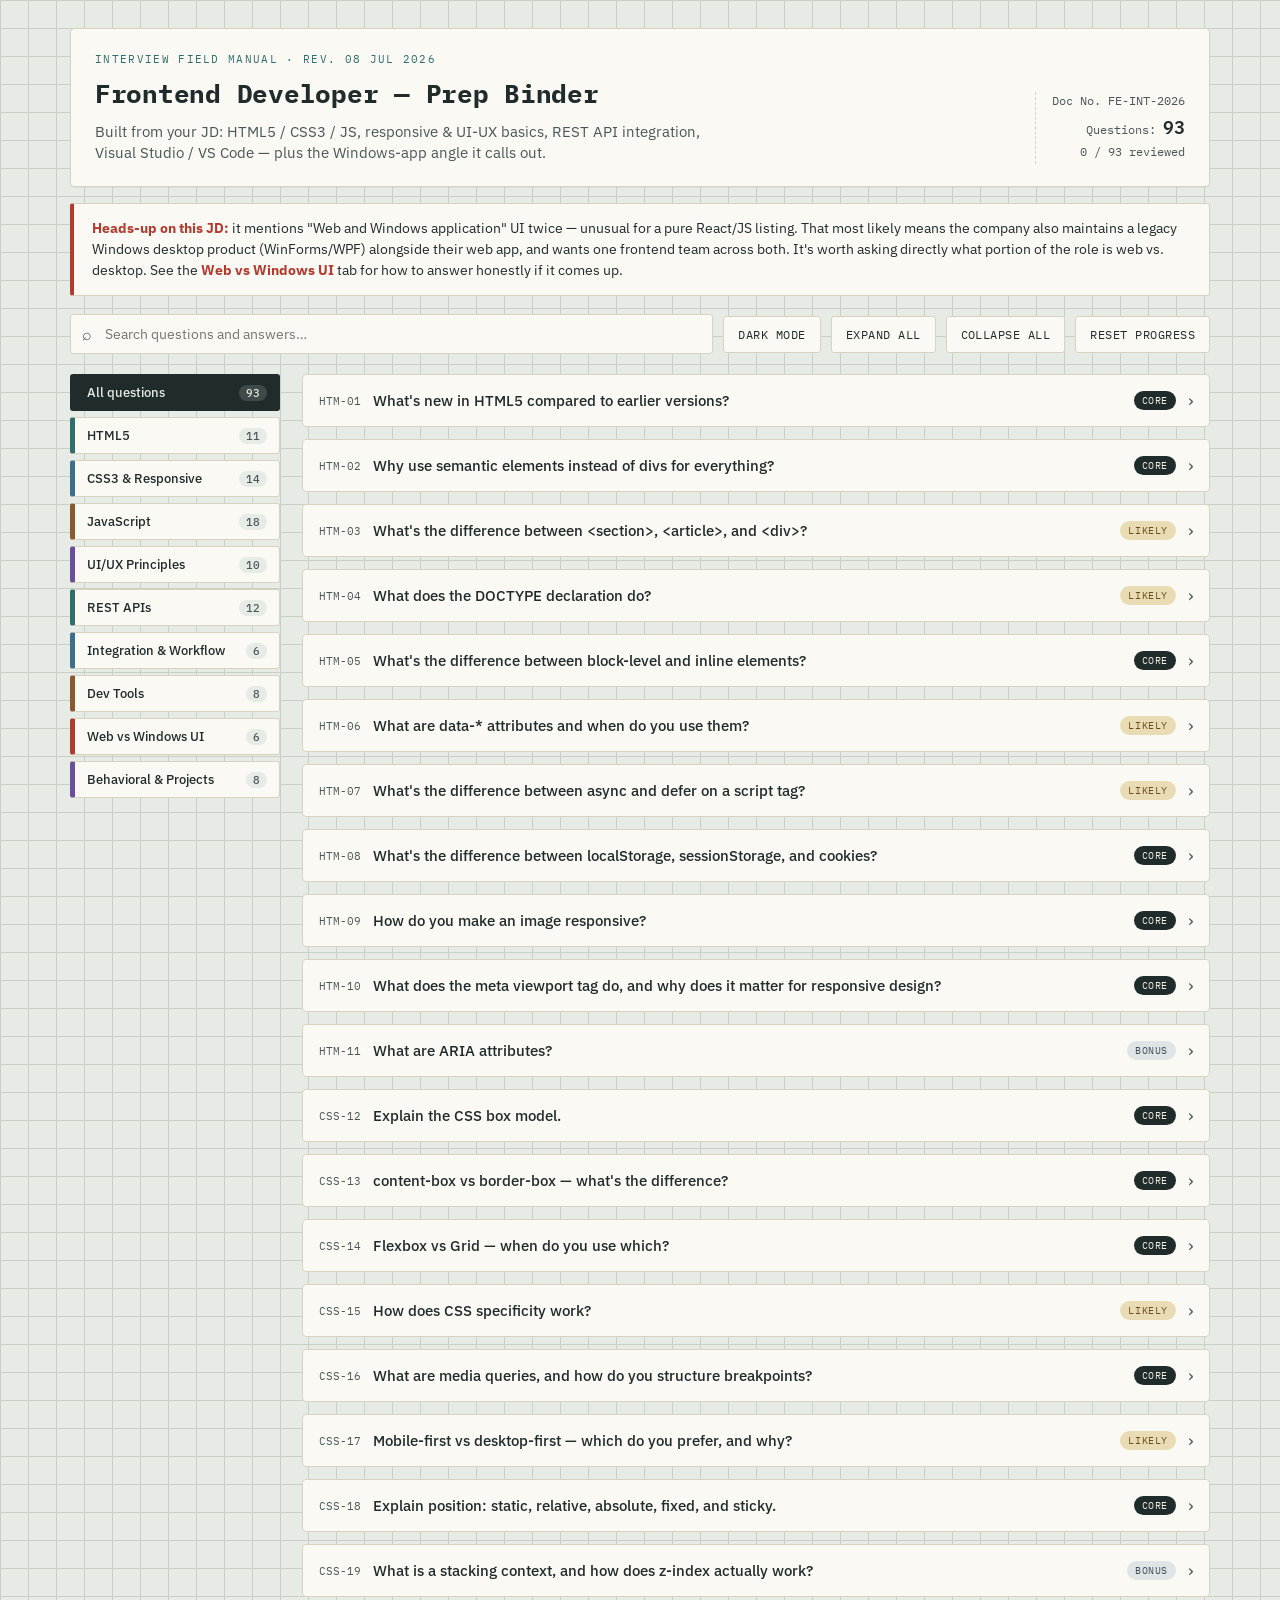
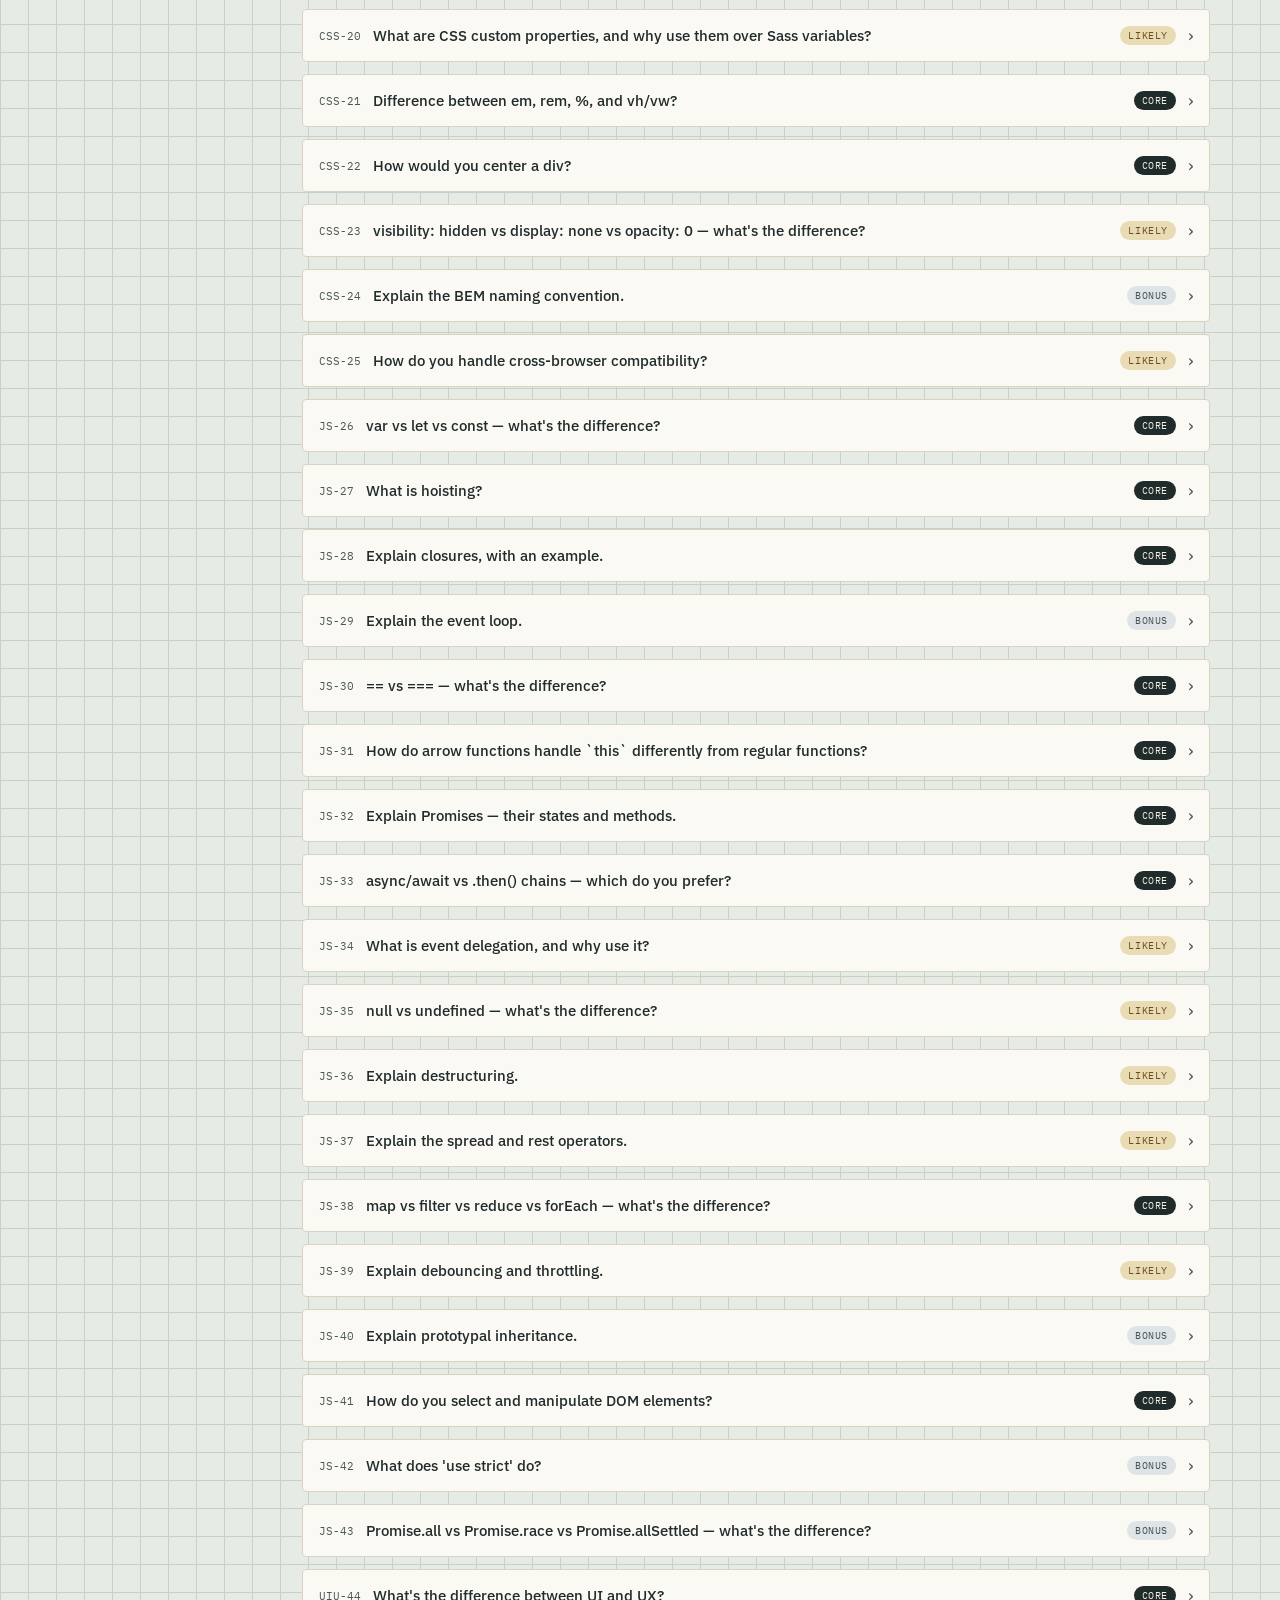
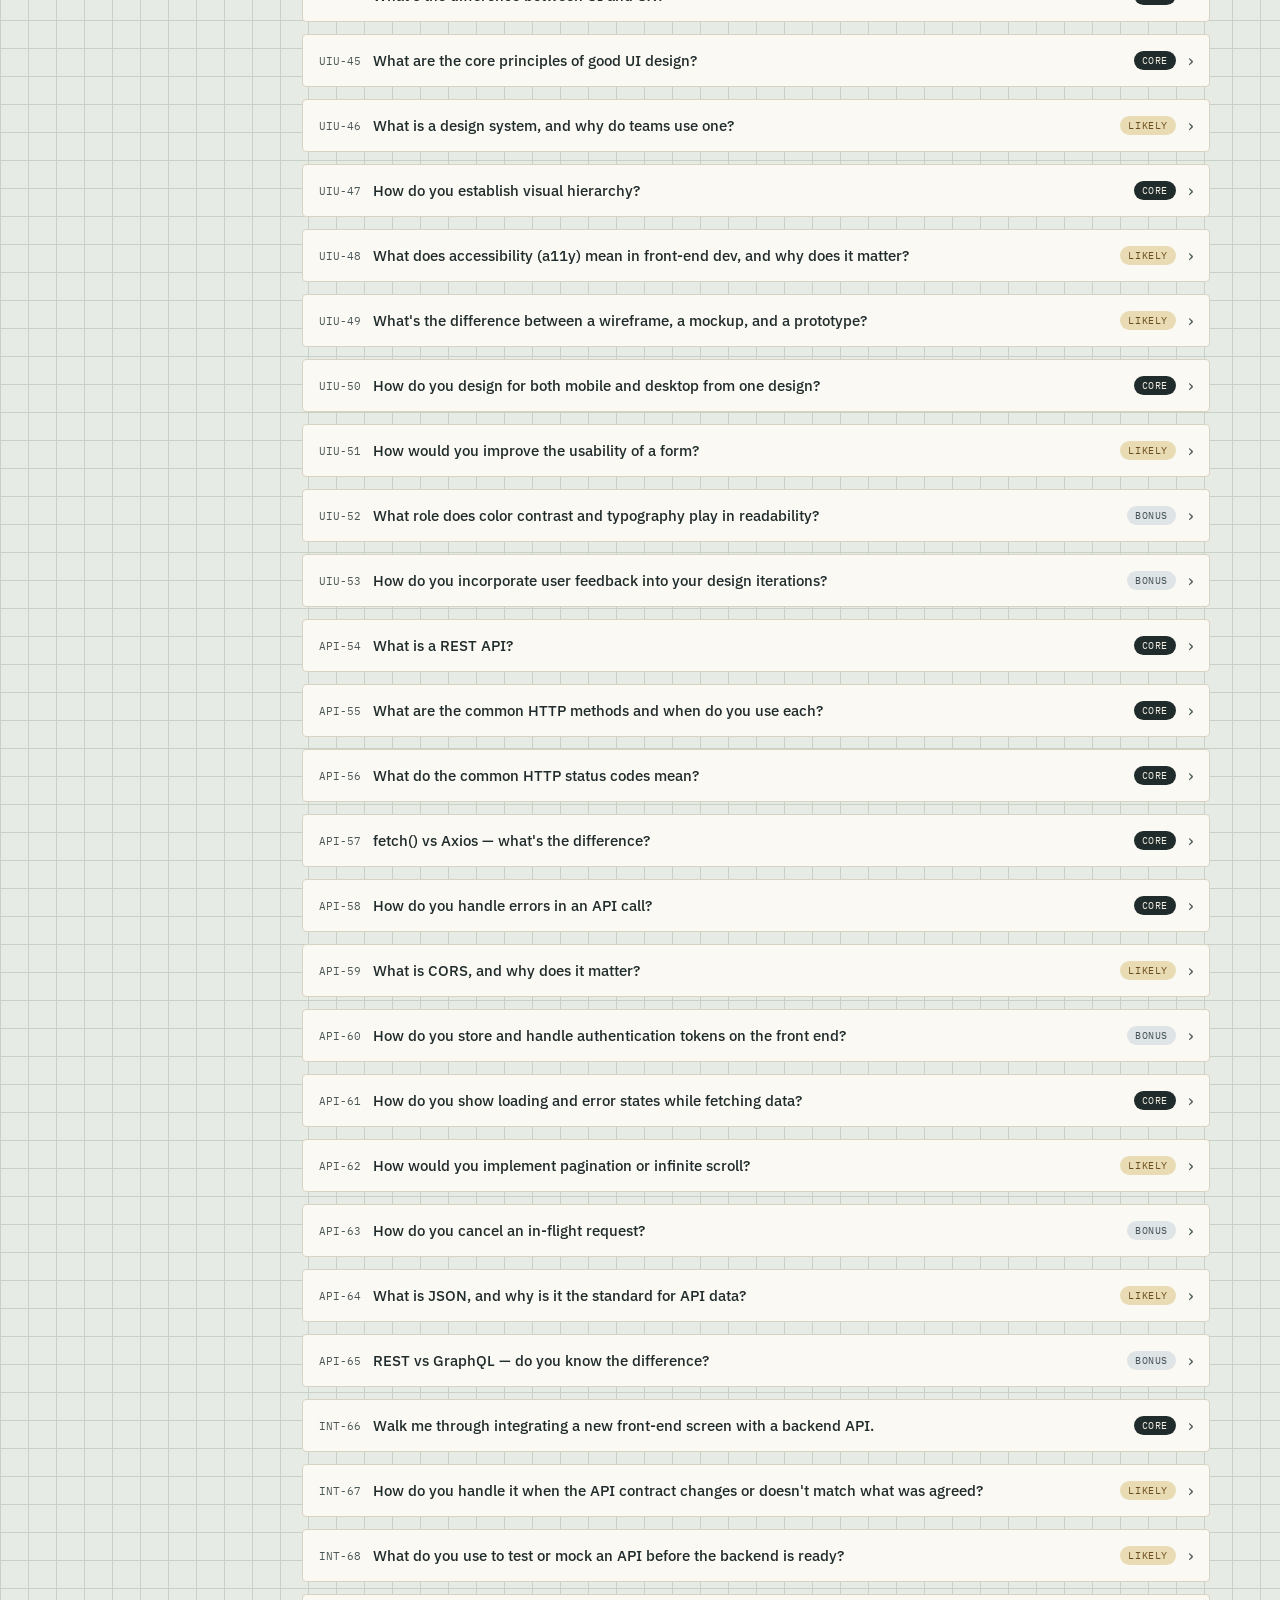
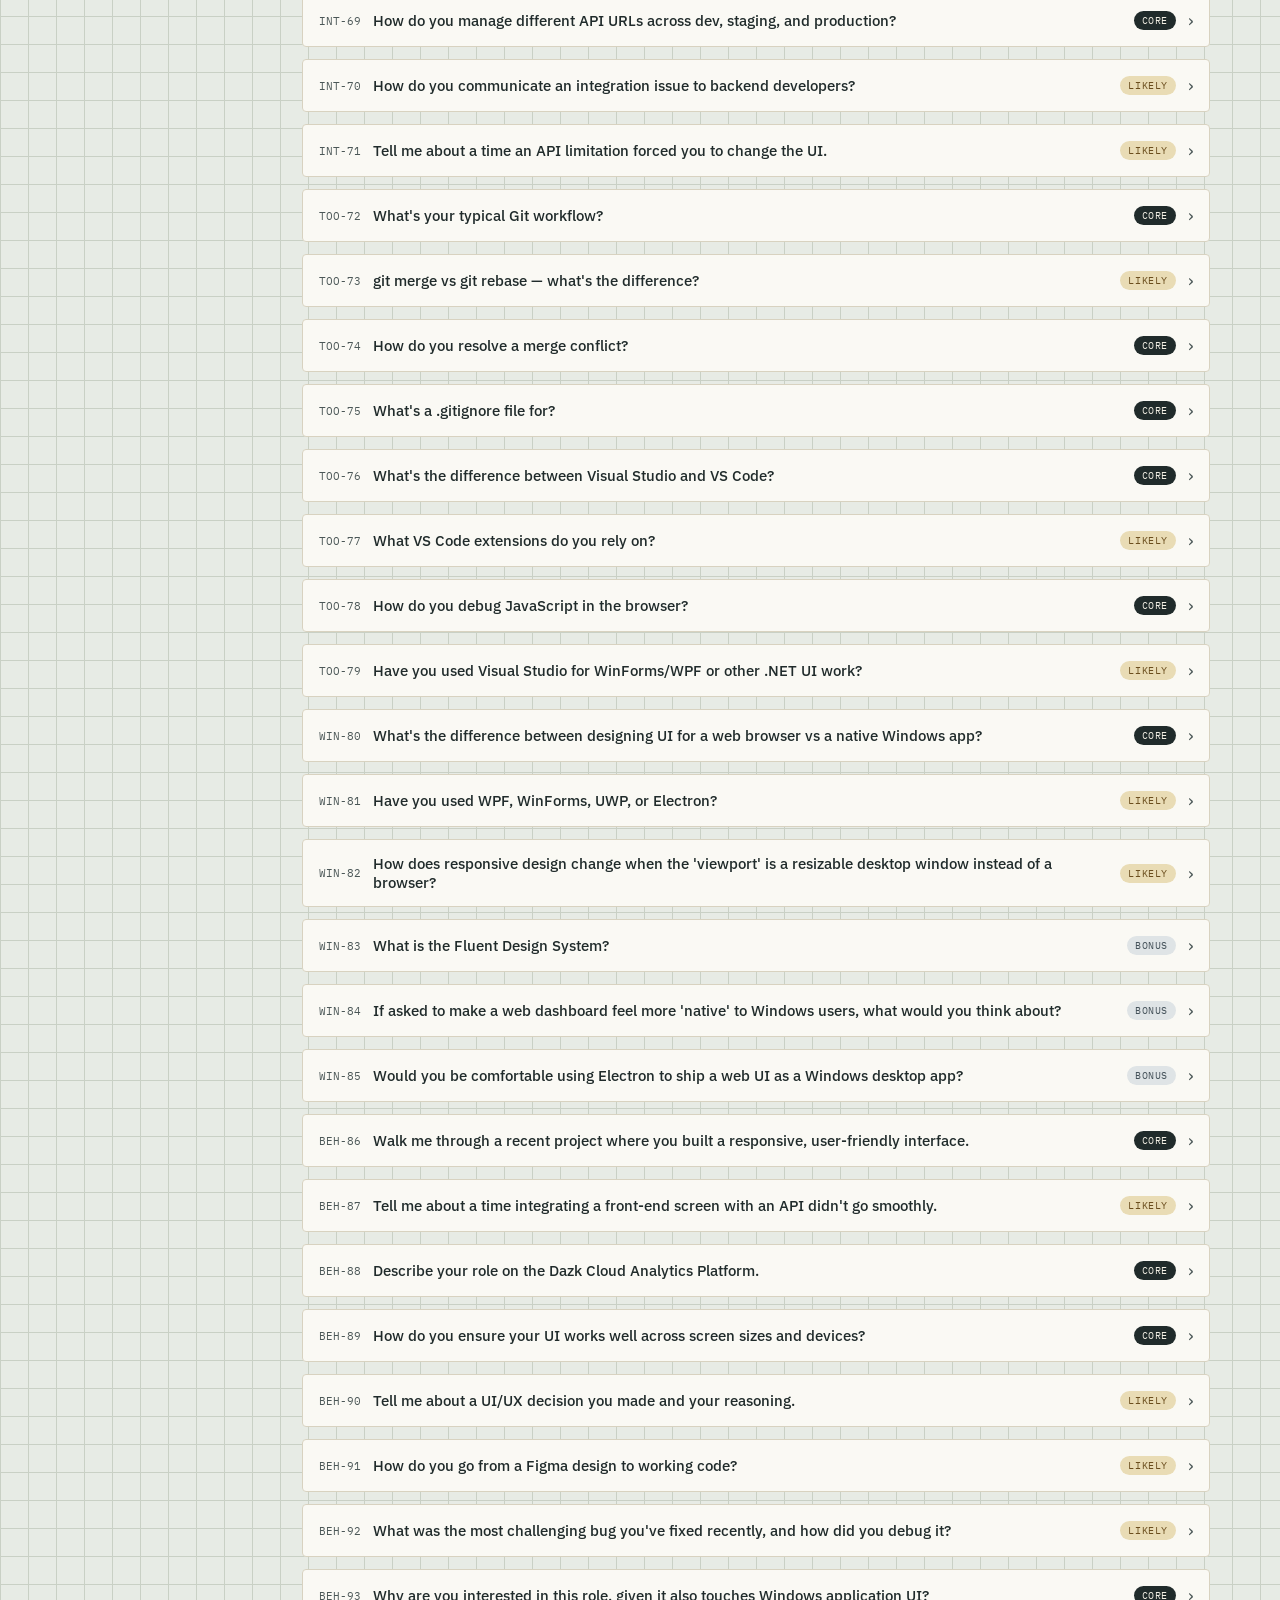
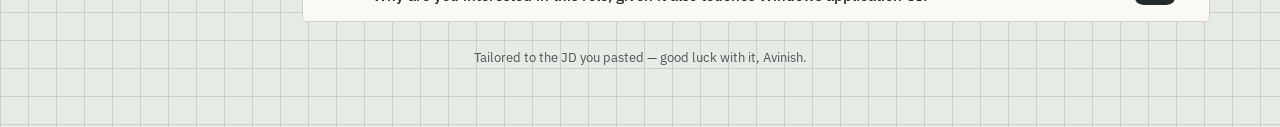
==== commit 3f9d9ee7: "Save workspace changes" ====
--- a/frontend-developer-interview-prep.html
+++ b/frontend-developer-interview-prep.html
@@ -4,6 +4,12 @@
 <meta charset="UTF-8">
 <meta name="viewport" content="width=device-width, initial-scale=1.0">
 <title>Frontend Developer — Interview Field Manual</title>
+<script>
+  const savedTheme = localStorage.getItem("theme");
+  if (savedTheme === "dark" || (!savedTheme && window.matchMedia("(prefers-color-scheme: dark)").matches)) {
+    document.documentElement.setAttribute("data-theme", "dark");
+  }
+</script>
 <link rel="preconnect" href="https://fonts.googleapis.com">
 <link rel="preconnect" href="https://fonts.gstatic.com" crossorigin>
 <link href="https://fonts.googleapis.com/css2?family=IBM+Plex+Mono:wght@400;500;600;700&family=IBM+Plex+Sans:wght@400;500;600;700&display=swap" rel="stylesheet">
@@ -24,6 +30,30 @@
     --likely-fg: #6b4e1e;
     --bonus-bg: #dfe4e6;
     --bonus-fg: #45525a;
+    --tab-n-bg: rgba(255,255,255,0.15);
+    --code-bg: var(--ink);
+    --code-fg: #dce9e6;
+  }
+
+  [data-theme="dark"] {
+    --paper: #121212;
+    --paper-line: #2a2a2a;
+    --card: #1e1e1e;
+    --card-border: #333333;
+    --ink: #e0e0e0;
+    --ink-soft: #a0a0a0;
+    --teal: #4db8b3;
+    --teal-deep: #70d6d1;
+    --stamp: #e57373;
+    --core-bg: #e0e0e0;
+    --core-fg: #121212;
+    --likely-bg: #4a3614;
+    --likely-fg: #e9dcb5;
+    --bonus-bg: #2a343a;
+    --bonus-fg: #dfe4e6;
+    --tab-n-bg: rgba(0,0,0,0.15);
+    --code-bg: #000000;
+    --code-fg: #e0e0e0;
   }
 
   * { box-sizing: border-box; }
@@ -199,7 +229,7 @@
     color: var(--paper);
     border-color: var(--ink);
   }
-  .tab-btn[aria-pressed="true"] .n { background: rgba(255,255,255,0.15); color: var(--paper); }
+  .tab-btn[aria-pressed="true"] .n { background: var(--tab-n-bg); color: var(--paper); }
 
   /* ---------- Cards ---------- */
   .cards { display: flex; flex-direction: column; gap: 12px; }
@@ -262,8 +292,8 @@
   .card-body p { margin: 0 0 12px; font-size: 14px; color: var(--ink); }
 
   pre.code-block {
-    background: var(--ink);
-    color: #dce9e6;
+    background: var(--code-bg);
+    color: var(--code-fg);
     font-family: "IBM Plex Mono", monospace;
     font-size: 12.5px;
     padding: 12px 14px;
@@ -371,6 +401,7 @@
     <div class="search-wrap">
       <input type="text" id="search-input" placeholder="Search questions and answers…" aria-label="Search questions">
     </div>
+    <button class="btn" id="toggle-theme">Dark mode</button>
     <button class="btn" id="expand-all">Expand all</button>
     <button class="btn" id="collapse-all">Collapse all</button>
     <button class="btn" id="reset-progress">Reset progress</button>
@@ -801,6 +832,23 @@
     renderCards();
   });
 
+  const themeBtn = document.getElementById("toggle-theme");
+  if (document.documentElement.getAttribute("data-theme") === "dark") {
+    themeBtn.textContent = "Light mode";
+  }
+  themeBtn.addEventListener("click", () => {
+    const isDark = document.documentElement.getAttribute("data-theme") === "dark";
+    if (isDark) {
+      document.documentElement.removeAttribute("data-theme");
+      localStorage.setItem("theme", "light");
+      themeBtn.textContent = "Dark mode";
+    } else {
+      document.documentElement.setAttribute("data-theme", "dark");
+      localStorage.setItem("theme", "dark");
+      themeBtn.textContent = "Light mode";
+    }
+  });
+
   renderTabs();
   renderCards();
   updateReviewedCount();
